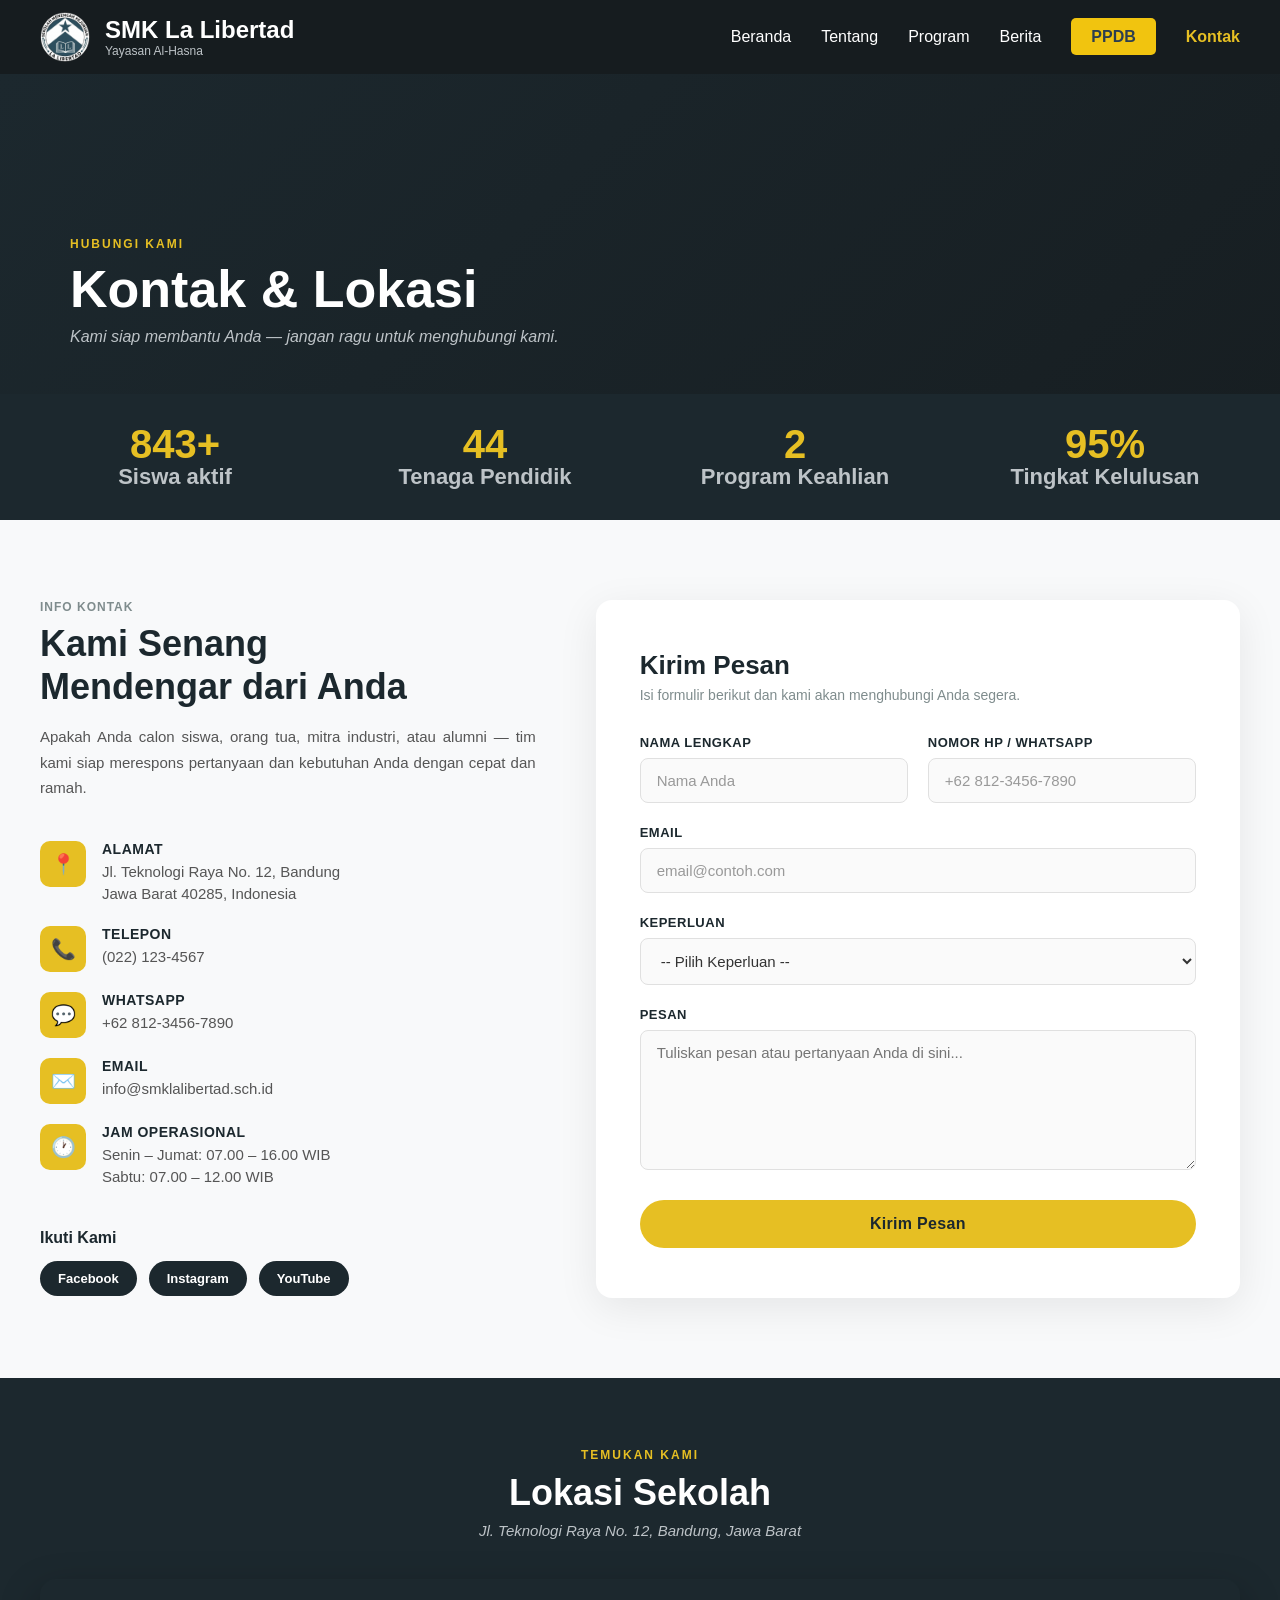
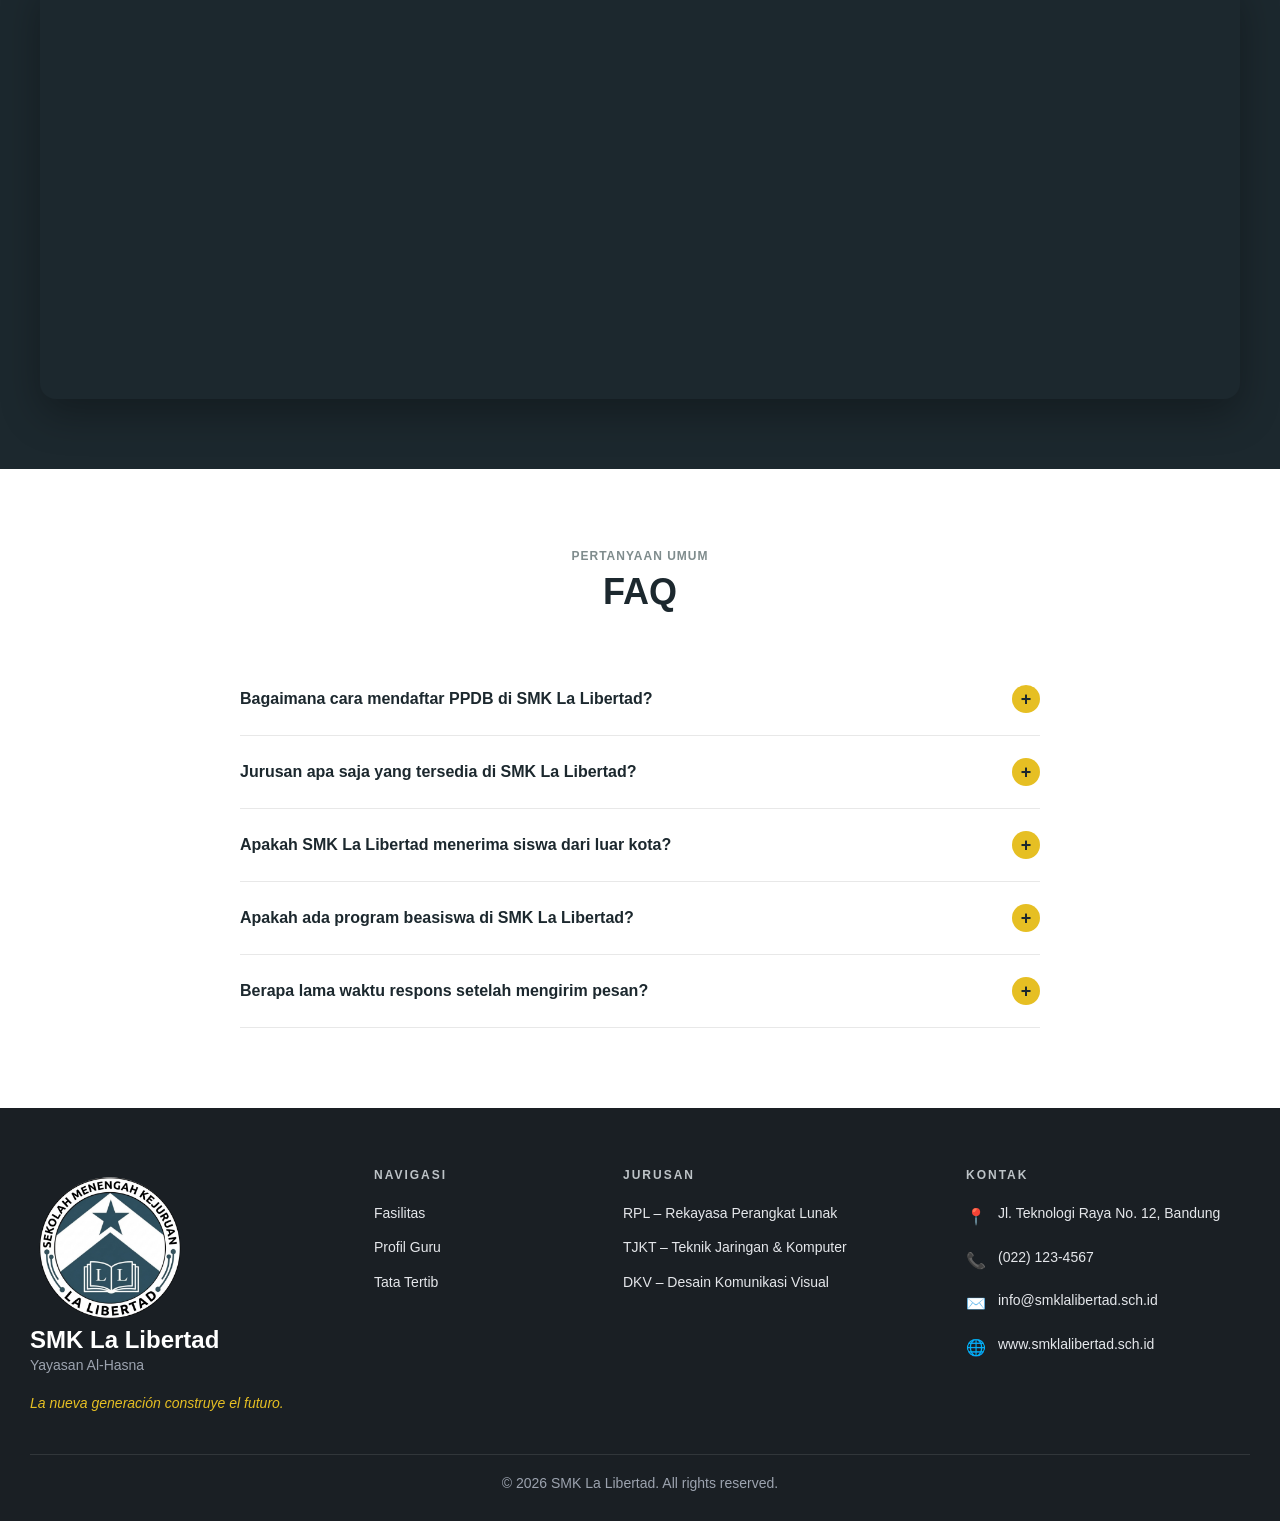
==== Web Company Sekolah La Libertad/pages/contact.html @ b100170a "Add files via upload" ====
<!DOCTYPE html>
<html lang="id">
<head>
    <meta charset="UTF-8">
    <meta name="viewport" content="width=device-width, initial-scale=1.0">
    <title>Kontak – SMK La Libertad</title>
    <link rel="stylesheet" href="../asset/css/style.css">
    <style>
        
    </style>
</head>
<body>

    <!-- Navbar -->
    <nav class="navbar">
        <div class="navbar-container">
            <div class="navbar-logo">
                <img src="../asset/img/Logo.png" alt="Logo">
                <div class="logo-text">
                    <h1>SMK La Libertad</h1>
                    <p>Yayasan Al-Hasna</p>
                </div>
            </div>
            <ul class="nav-menu">
                <li><a href="../index.html">Beranda</a></li>
                <li><a href="../index.html#tentang">Tentang</a></li>
                <li><a href="../index.html#program">Program</a></li>
                <li><a href="../index.html#berita">Berita</a></li>
                <li><a href="../index.html#ppdb" class="btn-ppdb">PPDB</a></li>
                <li><a href="../pages/contact.html" class="nav-link--active">Kontak</a></li>
            </ul>
        </div>
    </nav>

    <!-- Page Hero -->
    <section class="page-hero">
        <div class="page-hero-overlay"></div>
        <div class="page-hero-content">
            <p class="page-hero-label">Hubungi Kami</p>
            <h1 class="page-hero-title">Kontak &amp; Lokasi</h1>
            <p class="page-hero-subtitle">Kami siap membantu Anda — jangan ragu untuk menghubungi kami.</p>
        </div>
    </section>

    <!-- Stats (sama persis dengan index) -->
    <section class="stats">
        <div class="stats-container">
            <div class="stat">
                <div class="stat-number">850+</div>
                <div class="stat-label">Siswa aktif</div>
            </div>
            <div class="stat">
                <div class="stat-number">45</div>
                <div class="stat-label">Tenaga Pendidik</div>
            </div>
            <div class="stat">
                <div class="stat-number">3</div>
                <div class="stat-label">Program Keahlian</div>
            </div>
            <div class="stat">
                <div class="stat-number">96%</div>
                <div class="stat-label">Tingkat Kelulusan</div>
            </div>
        </div>
    </section>

    <!-- Kontak Section -->
    <section class="kontak-section" id="kontak">
        <div class="kontak-container">

            <!-- Info Kontak -->
            <div class="kontak-info">
                <p class="kontak-info-label">Info Kontak</p>
                <h2 class="kontak-info-title">Kami Senang<br>Mendengar dari Anda</h2>
                <p class="kontak-info-desc">
                    Apakah Anda calon siswa, orang tua, mitra industri, atau alumni — tim kami siap merespons pertanyaan dan kebutuhan Anda dengan cepat dan ramah.
                </p>

                <ul class="kontak-detail-list">
                    <li class="kontak-detail-item">
                        <div class="kontak-detail-icon">📍</div>
                        <div class="kontak-detail-text">
                            <h4>Alamat</h4>
                            <p>Jl. Teknologi Raya No. 12, Bandung<br>Jawa Barat 40285, Indonesia</p>
                        </div>
                    </li>
                    <li class="kontak-detail-item">
                        <div class="kontak-detail-icon">📞</div>
                        <div class="kontak-detail-text">
                            <h4>Telepon</h4>
                            <p>(022) 123-4567</p>
                        </div>
                    </li>
                    <li class="kontak-detail-item">
                        <div class="kontak-detail-icon">💬</div>
                        <div class="kontak-detail-text">
                            <h4>WhatsApp</h4>
                            <p>+62 812-3456-7890</p>
                        </div>
                    </li>
                    <li class="kontak-detail-item">
                        <div class="kontak-detail-icon">✉️</div>
                        <div class="kontak-detail-text">
                            <h4>Email</h4>
                            <p>info@smklalibertad.sch.id</p>
                        </div>
                    </li>
                    <li class="kontak-detail-item">
                        <div class="kontak-detail-icon">🕐</div>
                        <div class="kontak-detail-text">
                            <h4>Jam Operasional</h4>
                            <p>Senin – Jumat: 07.00 – 16.00 WIB<br>Sabtu: 07.00 – 12.00 WIB</p>
                        </div>
                    </li>
                </ul>

                <p class="kontak-sosmed-title">Ikuti Kami</p>
                <div class="sosmed-links">
                    <a href="#" class="sosmed-btn">Facebook</a>
                    <a href="#" class="sosmed-btn">Instagram</a>
                    <a href="#" class="sosmed-btn">YouTube</a>
                </div>
            </div>

            <!-- Form Kontak -->
            <div class="kontak-form-card">
                <h3 class="form-section-title">Kirim Pesan</h3>
                <p class="form-section-subtitle">Isi formulir berikut dan kami akan menghubungi Anda segera.</p>

                <form class="kontak-form" id="kontakForm">
                    <div class="form-row">
                        <div class="form-group">
                            <label for="nama">Nama Lengkap</label>
                            <input type="text" id="nama" placeholder="Nama Anda" required>
                        </div>
                        <div class="form-group">
                            <label for="telepon">Nomor HP / WhatsApp</label>
                            <input type="tel" id="telepon" placeholder="+62 812-3456-7890">
                        </div>
                    </div>

                    <div class="form-group">
                        <label for="email">Email</label>
                        <input type="email" id="email" placeholder="email@contoh.com" required>
                    </div>

                    <div class="form-group">
                        <label for="keperluan">Keperluan</label>
                        <select id="keperluan">
                            <option value="">-- Pilih Keperluan --</option>
                            <option value="ppdb">Informasi PPDB</option>
                            <option value="jurusan">Informasi Jurusan</option>
                            <option value="kerjasama">Kerja Sama / Mitra Industri</option>
                            <option value="alumni">Informasi Alumni</option>
                            <option value="lainnya">Lainnya</option>
                        </select>
                    </div>

                    <div class="form-group">
                        <label for="pesan">Pesan</label>
                        <textarea id="pesan" placeholder="Tuliskan pesan atau pertanyaan Anda di sini..." required></textarea>
                    </div>

                    <button type="submit" class="btn-kontak-submit">Kirim Pesan</button>
                </form>
            </div>

        </div>
    </section>

    <!-- Maps Section -->
    <section class="maps-section">
        <div class="maps-container">
            <div class="maps-header">
                <p class="maps-label">Temukan Kami</p>
                <h2 class="maps-title">Lokasi Sekolah</h2>
                <p class="maps-subtitle">Jl. Teknologi Raya No. 12, Bandung, Jawa Barat</p>
            </div>
            <div class="maps-embed">
                <!-- Ganti src dengan link embed Google Maps lokasi asli sekolah -->
                <iframe
                    src="https://www.google.com/maps/embed?pb=!1m18!1m12!1m3!1d126748.59649447065!2d107.5308995!3d-6.9174639!2m3!1f0!2f0!3f0!3m2!1i1024!2i768!4f13.1!3m3!1m2!1s0x2e68e6398252477f%3A0x146a1f93d3e815a2!2sBandung%2C%20Kota%20Bandung%2C%20Jawa%20Barat!5e0!3m2!1sid!2sid!4v1714000000000!5m2!1sid!2sid"
                    allowfullscreen=""
                    loading="lazy"
                    referrerpolicy="no-referrer-when-downgrade"
                    title="Lokasi SMK La Libertad">
                </iframe>
            </div>
        </div>
    </section>

    <!-- FAQ Section -->
    <section class="faq-section">
        <div class="faq-container">
            <div class="faq-header">
                <p class="faq-label">Pertanyaan Umum</p>
                <h2 class="faq-title">FAQ</h2>
            </div>

            <div class="faq-item">
                <div class="faq-question" onclick="toggleFaq(this)">
                    Bagaimana cara mendaftar PPDB di SMK La Libertad?
                    <span class="faq-toggle">+</span>
                </div>
                <div class="faq-answer">
                    Pendaftaran PPDB dapat dilakukan secara online melalui formulir di halaman utama website kami, atau langsung datang ke sekolah pada jam operasional. Pastikan membawa persyaratan dokumen yang diperlukan.
                </div>
            </div>

            <div class="faq-item">
                <div class="faq-question" onclick="toggleFaq(this)">
                    Jurusan apa saja yang tersedia di SMK La Libertad?
                    <span class="faq-toggle">+</span>
                </div>
                <div class="faq-answer">
                    SMK La Libertad memiliki 3 program keahlian unggulan: RPL (Rekayasa Perangkat Lunak), TJKT (Teknik Jaringan Komputer &amp; Telekomunikasi), dan DKV (Desain Komunikasi Visual).
                </div>
            </div>

            <div class="faq-item">
                <div class="faq-question" onclick="toggleFaq(this)">
                    Apakah SMK La Libertad menerima siswa dari luar kota?
                    <span class="faq-toggle">+</span>
                </div>
                <div class="faq-answer">
                    Ya, kami menerima siswa dari luar kota. Untuk informasi lebih lanjut mengenai akomodasi dan transportasi, silakan hubungi kami melalui WhatsApp atau email.
                </div>
            </div>

            <div class="faq-item">
                <div class="faq-question" onclick="toggleFaq(this)">
                    Apakah ada program beasiswa di SMK La Libertad?
                    <span class="faq-toggle">+</span>
                </div>
                <div class="faq-answer">
                    Ya, SMK La Libertad menyediakan beberapa jalur beasiswa berdasarkan prestasi akademik dan kondisi ekonomi. Hubungi bagian kesiswaan untuk informasi lengkap persyaratan dan jadwal seleksi beasiswa.
                </div>
            </div>

            <div class="faq-item">
                <div class="faq-question" onclick="toggleFaq(this)">
                    Berapa lama waktu respons setelah mengirim pesan?
                    <span class="faq-toggle">+</span>
                </div>
                <div class="faq-answer">
                    Tim kami biasanya merespons dalam 1×24 jam pada hari kerja. Untuk keperluan mendesak, Anda dapat menghubungi kami langsung melalui WhatsApp atau telepon sekolah.
                </div>
            </div>
        </div>
    </section>

    <!-- Footer -->
    <footer class="footer">
        <div class="footer-container">
            <div class="footer-brand">
                <div class="footer-logo">
                    <img src="../asset/img/Logo.png" alt="SMK La Libertad Logo">
                </div>
                <h2 class="footer-title">SMK La Libertad</h2>
                <p class="footer-subtitle">Yayasan Al-Hasna</p>
                <p class="footer-tagline">La nueva generación construye el futuro.</p>
            </div>

            <div class="footer-column">
                <h3 class="footer-heading">NAVIGASI</h3>
                <ul class="footer-links">
                    <li><a href="../pages/fasilitas.html">Fasilitas</a></li>
                    <li><a href="../pages/profil-guru.html">Profil Guru</a></li>
                    <li><a href="../pages/tata-tertib.html">Tata Tertib</a></li>
                </ul>
            </div>

            <div class="footer-column">
                <h3 class="footer-heading">JURUSAN</h3>
                <ul class="footer-links">
                    <li><a href="../pages/rpl.html">RPL – Rekayasa Perangkat Lunak</a></li>
                    <li><a href="../pages/tjkt.html">TJKT – Teknik Jaringan &amp; Komputer</a></li>
                    <li><a href="../pages/dkv.html">DKV – Desain Komunikasi Visual</a></li>
                </ul>
            </div>

            <div class="footer-column">
                <h3 class="footer-heading">KONTAK</h3>
                <ul class="footer-contact">
                    <li>
                        <span class="contact-icon">📍</span>
                        <span>Jl. Teknologi Raya No. 12, Bandung</span>
                    </li>
                    <li>
                        <span class="contact-icon">📞</span>
                        <span>(022) 123-4567</span>
                    </li>
                    <li>
                        <span class="contact-icon">✉️</span>
                        <span>info@smklalibertad.sch.id</span>
                    </li>
                    <li>
                        <span class="contact-icon">🌐</span>
                        <span>www.smklalibertad.sch.id</span>
                    </li>
                </ul>
            </div>
        </div>

        <div class="footer-bottom">
            <p>&copy; 2026 SMK La Libertad. All rights reserved.</p>
        </div>
    </footer>

    <script src="../asset/js/script.js"></script>

</body>
</html>
---- Web Company Sekolah La Libertad/asset/css/style.css ----
:root{
    --Primary: #1c282e;
    --secodary: #fff;
    --Accent: #161c1fff;
    --CTA: #e6bf23;
}

* {
    margin: 0;
    padding: 0;
    box-sizing: border-box;
}

body {
    font-family: Arial, sans-serif;
}

.navbar {
    background-color: var(--Accent);
    padding: 12px;
    position: sticky;
    top: 0;
    z-index: 100;
}

.navbar-container {
    max-width: 1200px;
    margin: 0 auto;
    display: flex;
    justify-content: space-between;
    align-items: center;
}

.navbar-logo {
    display: flex;
    align-items: center;
    gap: 15px;
}

.navbar-logo img {
    width: 50px;
    height: 50px;
    border-radius: 50%;
}

.logo-text h1 {
    color: #fff;
    font-size: 24px;
    font-weight: bold;
}

.logo-text p {
    color: #bdc3c7;
    font-size: 12px;
}

.nav-menu {
    display: flex;
    list-style: none;
    gap: 30px;
    align-items: center;
}

.nav-menu a {
    color: #fff;
    text-decoration: none;
    font-size: 16px;
    transition: color 0.3s;
}

.nav-menu a:hover {
    color: #f1c40f;
}

.nav-menu a.nav-link--active {
    color: var(--CTA) !important;
    font-weight: 700;
}

.btn-ppdb {
    background-color: #f1c40f !important;
    color: #2c3e50 !important;
    padding: 10px 20px;
    border-radius: 5px;
    font-weight: bold;
}

.btn-ppdb:hover {
    background-color: #e8b708 !important;
}

/* Hero Section */
.hero {
    position: relative;
    height: 727px;
    display: flex;
    flex-direction: column;
    overflow: hidden;
}

.hero-background {
    position: absolute;
    top: 0;
    left: 0;
   
    height: 100%;
    z-index: 1;
}

.hero-background img {
    width: 100%;
    height: 100%;
    object-fit: cover;
}

.hero-overlay {
    position: absolute;
    top: 0;
    left: 0;
    width: 100%;
    height: 100%;
    background: rgba(0, 0, 0, 0.5);
    z-index: 2;
}

.hero-content {
    position: relative;
    z-index: 3;
    max-width: 1200px;
    margin: 0;
    padding: 27px;
    padding-top: 41px;
    color: #fff;
}

.hero-badge {
    display: inline-block;
    background: rgba(255, 255, 255, 0.2);
    border: 1px solid rgba(255, 255, 255, 0.3);
    border-radius: 25px;
    padding: 8px 20px;
    font-size: 14px;
    font-weight: 900;
}


.hero-title {
    font-size: 110px;
    font-weight: 650;
}

.hero-subtitle {
    font-size: 20px;
    font-style: italic;
    color: #bdc3c7;
    margin-bottom: 0px;
}

.hero-welcome {
    font-size: 40px;
    font-weight: 700;
    margin-bottom: 30px;
    line-height: 1;
}

.hero-future {
    font-size: 45px;
    font-weight: 700;
    margin-bottom: 30px;
    line-height: 1;
    color: var(--CTA);
}

.hero-description {
    font-size: 18px;
    line-height: 1.6;
    margin-bottom: 15px;
    max-width: 600px;
}

.hero-buttons {
    display: flex;
    gap: 20px;
    flex-wrap: wrap;
}

.btn {
    display: inline-block;
    padding: 14px 30px;
    font-size: 16px;
    font-weight: 600;
    border-radius: 50px;
    text-decoration: none;
    transition: all 0.3s ease;
    cursor: pointer;
    border: none;
}

.btn-primary {
    background-color: #f1c40f;
    color: #2c3e50;
    padding-top: 15px;
}

.btn-primary:hover {
    background-color: #e8b708;
    transform: translateY(-2px);
    box-shadow: 0 10px 20px rgba(241, 196, 15, 0.3);
}

.btn-secondary {
    background-color: transparent;
    color: #fff;
    border: 2px solid #fff;
}

.btn-secondary:hover {
    background-color: #fff;
    color: #2c3e50;
    transform: translateY(-2px);
}

/* Stats Section */
.stats {
    background: var(--Primary);
    padding: 30px 0;
    color: #fff;
}

.stats-container {
    max-width: 1200px;
    margin: 0 auto;
    display: flex;
    justify-content: space-between;
    align-items: center;
    gap: 40px;
}

.stat {
    text-align: center;
    flex: 1;
}

.stat-number {
    color: var(--CTA);
    font-size: 40px;
    font-weight: 900;
    line-height: 1;
}

.stat-label {
    color: #bdc3c7;
    font-size: 22px;
    font-weight: 700;
}

/* Tentang Section */
.tentang {
    background-color: #ffffffff;
}

.tentang-container {
    max-width: 100%;
    margin: 0;
    display: grid;
    grid-template-columns: 1fr 1fr;
    gap: 0;
    align-items: stretch;
}

.tentang-image {
    position: relative;
    height: 813px;
    margin: 0;
    padding: 0;
}

.tentang-image img {
    width: 100%;
    height: 100%;
    object-fit: cover;
    display: block;
}

.tentang-badge {
    position: absolute;
    bottom: 20px;
    left: 20px;
    background: #fff;
    padding: 20px 30px;
    border-radius: 10px;
    box-shadow: 0 10px 30px rgba(0, 0, 0, 0.2);
}

.tentang-badge h3 {
    color: var(--Primary);
    font-size: 18px;
    font-weight: bold;
    margin: 0;
}

.tentang-badge p {
    color: #7f8c8d;
    font-size: 14px;
    margin: 5px 0 0 0;
}

.tentang-content {
    height: 813px;
    padding: 60px 60px;
    display: flex;
    flex-direction: column;
    justify-content: center;
    background-color: #f8f9fa;
}

.tentang-content h2,
.tentang-content h3 {
    color: var(--Primary);
}

.tentang-label {
    color: #7f8c8d;
    font-size: 12px;
    font-weight: 600;
    text-transform: uppercase;
    letter-spacing: 1px;
    margin-bottom: 8px;
}

.tentang-title {
    font-size: 40px;
    font-weight: 900;
    margin-bottom: 20px;
    line-height: 1.2;
}

.tentang-text {
    color: #555;
    font-size: 15px;
    line-height: 1.7;
    margin-bottom: 15px;
    text-align: justify;
}

.tentang-subtitle {
    font-size: 20px;
    font-weight: 700;
    margin-top: 25px;
    margin-bottom: 12px;
}

.tentang-features {
    display: grid;
    grid-template-columns: 1fr 1fr;
    gap: 15px;
    margin: 30px 0;
}

.feature-item {
    display: flex;
    align-items: center;
    gap: 10px;
    color: #333;
    font-size: 14px;
    font-weight: 500;
}

.feature-icon {
    color: var(--CTA);
    font-size: 20px;
    line-height: 1;
    flex-shrink: 0;
}

.btn-ppdb-large {
    display: inline-block;
    background-color: var(--CTA);
    color: var(--Primary);
    padding: 14px 35px;
    font-size: 15px;
    font-weight: 700;
    border-radius: 50px;
    text-decoration: none;
    transition: all 0.3s ease;
    margin-top: 15px;
    width: 100%;
}

.btn-ppdb-large:hover {
    background-color: #e8b708;
    transform: translateY(-2px);
    box-shadow: 0 10px 20px rgba(230, 191, 35, 0.3);
}

/* Visi Misi Tujuan Section */
.visi-misi-tujuan {
    background-color: #fff;
    padding: 0;
}

.vmt-container {
    max-width: 100%;
    margin: 0;
    display: grid;
    grid-template-columns: 1fr 1fr;
    gap: 0;
    align-items: stretch;
    height: 733px;
}

.vmt-content {
    padding: 60px 60px;
    height: 733px;
    display: flex;
    flex-direction: column;
    justify-content: flex-start;
    background-color: #fff;
}

.vmt-image {
    position: relative;
    height: 733px;
    margin: 0;
    padding: 0;
}

.vmt-image img {
    width: 100%;
    height: 100%;
    object-fit: cover;
    display: block;
}

.vmt-label {
    color: #7f8c8d;
    font-size: 12px;
    font-weight: 600;
    text-transform: uppercase;
    letter-spacing: 1px;
    margin-bottom: 8px;
}

.vmt-subtitle {
    color: var(--Primary);
    font-size: 28px;
    font-weight: 900;
    margin-top: 20px;
    margin-bottom: 12px;
    line-height: 1.2;
}

.vmt-text {
    color: #555;
    font-size: 15px;
    line-height: 1.7;
    margin-bottom: 15px;
    text-align: justify;
}

.vmt-list {
    list-style: none;
    padding: 0;
    margin-bottom: 15px;
}

.vmt-list li {
    color: #555;
    font-size: 15px;
    line-height: 1.7;
    margin-bottom: 10px;
    padding-left: 25px;
    position: relative;
    text-align: justify;
}

.vmt-list li:before {
    content: "-";
    position: absolute;
    left: 0;
    color: var(--Primary);
    font-weight: bold;
}

/* Program Keahlian Section */
.program {
    background-color: #1c282e;
    padding: 80px 30px;
    color: #fff;
}

.program-link {
    color: #fff;
    text-decoration: none;
    transition: color 0.3s ease;
}

.program-link:hover {
    color: #e6bf23;
}

.program-container {
    max-width: 1200px;
    margin: 0 auto;
}

.program-header {
    text-align: center;
    margin-bottom: 60px;
}

.program-label {
    color: var(--CTA);
    font-size: 12px;
    font-weight: 600;
    text-transform: uppercase;
    letter-spacing: 2px;
    margin-bottom: 8px;
    display: block;
}

.program-title {
    font-size: 45px;
    font-weight: 900;
    margin-bottom: 15px;
    line-height: 1.2;
}

.program-subtitle {
    color: #bdc3c7;
    font-size: 16px;
    line-height: 1.6;
    max-width: 600px;
    margin: 0 auto;
}

.program-grid {
    display: grid;
    grid-template-columns: repeat(3, 1fr);
    gap: 30px;
}

.program-card {
    background-color: #fff;
    color: #333;
    padding: 40px 30px;
    border-radius: 15px;
    transition: all 0.3s ease;
    display: flex;
    flex-direction: column;
    border: 2px solid #e0e0e0;
    min-height: 500px;
    height: 100%;
}

/* Border color untuk setiap jurusan berdasarkan urutan */
.program-grid .program-link:nth-child(1) .program-card {
    border-color: #1976d2;
}

.program-grid .program-link:nth-child(2) .program-card {
    border-color: #388e3c;
}

.program-grid .program-link:nth-child(3) .program-card {
    border-color: #f57c00;
}

.program-card:hover {
    transform: translateY(-10px);
    box-shadow: 0 20px 40px rgba(0, 0, 0, 0.3);
}

.card-icon {
  font-size: 5.4rem;
  display: inline-flex;
  align-items: center;
  justify-content: center;
  width: 64px; 
  height: 64px;
  border-radius: 14px;
}

.program-icon {
    margin-bottom: 20px;
    color: var(--CTA);
    flex-shrink: 0;
}

.program-category {
    color: #7f8c8d;
    font-size: 11px;
    font-weight: 600;
    text-transform: uppercase;
    letter-spacing: 1px;
    margin-bottom: 8px;
    flex-shrink: 0;
}

.program-name {
    font-size: 32px;
    font-weight: 900;
    margin-bottom: 15px;
    color: var(--Primary);
    flex-shrink: 0;
}

.program-description {
    font-size: 14px;
    line-height: 1.7;
    color: #555;
    margin-bottom: 25px;
    flex-grow: 1;
}

.program-tags {
    display: flex;
    flex-wrap: wrap;
    gap: 8px;
    flex-shrink: 0;
    margin-top: auto;
}

.tag {
    display: inline-block;
    padding: 6px 12px;
    border-radius: 20px;
    font-size: 12px;
    font-weight: 600;
}

.tag-blue {
    background-color: #e3f2fd;
    color: #1976d2;
}

.tag-green {
    background-color: #e8f5e9;
    color: #388e3c;
}

.tag-orange {
    background-color: #fff3e0;
    color: #f57c00;
}

/* Berita Section - Enhanced */
.berita {
    background: linear-gradient(135deg, #ffffff 0%, #f8f9fa 100%);
    padding: 80px 30px;
}

.berita-container {
    max-width: 1200px;
    margin: 0 auto;
}

.berita-label {
    color: var(--CTA);
    font-size: 12px;
    font-weight: 600;
    text-transform: uppercase;
    letter-spacing: 2px;
    margin-bottom: 8px;
    display: block;
    animation: slideIn 0.6s ease-out;
}

.berita-title {
    font-size: 45px;
    font-weight: 900;
    color: var(--Primary);
    margin-bottom: 50px;
    line-height: 1.2;
    animation: slideIn 0.6s ease-out 0.1s both;
}

/* Featured Berita Section */
.berita-featured {
    margin-bottom: 60px;
    animation: slideIn 0.6s ease-out 0.2s both;
}

.berita-featured-image {
    width: 100%;
    height: 350px;
    background: linear-gradient(135deg, #e8e8e8 0%, #f5f5f5 100%);
    border-radius: 20px;
    overflow: hidden;
    position: relative;
    box-shadow: 0 10px 40px rgba(0, 0, 0, 0.1);
    transition: all 0.4s ease;
}

.berita-featured-image img {
    width: 100%;
    height: 100%;
    object-fit: cover;
}

.berita-featured:hover .berita-featured-image {
    box-shadow: 0 20px 60px rgba(0, 0, 0, 0.15);
    transform: scale(1.02);
}

.berita-featured-content {
    padding: 40px 0;
}

.berita-date,
.berita-card-date {
    display: inline-block;
    color: #fff;
    background-color: var(--CTA);
    font-size: 11px;
    font-weight: 700;
    text-transform: uppercase;
    letter-spacing: 1.5px;
    margin-bottom: 16px;
    padding: 6px 14px;
    border-radius: 50px;
}

.berita-featured-title {
    font-size: 32px;
    font-weight: 900;
    color: var(--Primary);
    margin-bottom: 18px;
    line-height: 1.3;
    transition: color 0.3s ease;
}

.berita-featured:hover .berita-featured-title {
    color: var(--CTA);
}

.berita-featured-desc {
    color: #666;
    font-size: 16px;
    line-height: 1.8;
    margin-bottom: 25px;
    text-align: justify;
}

.berita-link {
    display: inline-flex;
    align-items: center;
    gap: 8px;
    color: var(--CTA);
    text-decoration: none;
    font-weight: 700;
    font-size: 15px;
    transition: all 0.3s ease;
    padding: 10px 20px;
    border: 2px solid transparent;
    border-radius: 50px;
}

.berita-link:hover {
    color: #fff;
    background-color: var(--CTA);
    transform: translateX(8px);
}

/* Berita Grid */
.berita-grid {
    display: grid;
    grid-template-columns: repeat(3, 1fr);
    gap: 30px;
    animation: slideIn 0.6s ease-out 0.3s both;
}

.berita-card {
    background-color: #fff;
    border-radius: 16px;
    overflow: hidden;
    box-shadow: 0 8px 25px rgba(0, 0, 0, 0.08);
    transition: all 0.35s cubic-bezier(0.4, 0, 0.2, 1);
    cursor: pointer;
    position: relative;
    border: 1px solid rgba(0, 0, 0, 0.05);
    display: flex;
    flex-direction: column;
}

.berita-card::before {
    content: '';
    position: absolute;
    top: 0;
    left: 0;
    right: 0;
    height: 4px;
    background: linear-gradient(90deg, var(--CTA) 0%, #f57c00 100%);
    z-index: 1;
}

.berita-card:hover {
    transform: translateY(-12px);
    box-shadow: 0 20px 50px rgba(0, 0, 0, 0.15);
}

.berita-card-image {
    width: 100%;
    height: 220px;
    object-fit: cover;
    background: linear-gradient(135deg, #e0e0e0 0%, #f0f0f0 100%);
    position: relative;
    overflow: hidden;
    transition: all 0.4s ease;
}

.berita-card-image img {
    width: 100%;
    height: 100%;
    object-fit: cover;
}


.berita-card:hover .berita-card-image {
    background: linear-gradient(135deg, #d0d0d0 0%, #e0e0e0 100%);
}

.berita-card-content {
    padding: 25px;
    flex-grow: 1;
    display: flex;
    flex-direction: column;
}

.berita-card-date {
    font-size: 10px;
    padding: 5px 12px;
    margin-bottom: 12px;
    width: fit-content;
}

.berita-card-title {
    font-size: 18px;
    font-weight: 800;
    color: var(--Primary);
    margin-bottom: 12px;
    line-height: 1.4;
    transition: color 0.3s ease;
}

.berita-card:hover .berita-card-title {
    color: var(--CTA);
}

.berita-card-desc {
    color: #777;
    font-size: 14px;
    line-height: 1.6;
    margin: 0;
    flex-grow: 1;
    margin-bottom: 16px;
}

/* Animation */
@keyframes slideIn {
    from {
        opacity: 0;
        transform: translateY(20px);
    }
    to {
        opacity: 1;
        transform: translateY(0);
    }
}

/* Responsive */
@media (max-width: 992px) {
    .berita-grid {
        grid-template-columns: repeat(2, 1fr);
        gap: 25px;
    }
    
    .berita-title {
        font-size: 36px;
    }
    
    .berita-featured-title {
        font-size: 28px;
    }
}

@media (max-width: 768px) {
    .berita {
        padding: 60px 20px;
    }
    
    .berita-title {
        font-size: 32px;
        margin-bottom: 40px;
    }
    
    .berita-grid {
        grid-template-columns: 1fr;
        gap: 20px;
    }
    
    .berita-featured-image {
        height: 280px;
    }
    
    .berita-featured-title {
        font-size: 24px;
    }
    
    .berita-featured-desc {
        font-size: 15px;
    }
    
    .berita-card-image {
        height: 200px;
    }
    
    .berita-featured-content {
        padding: 30px 0;
    }
}

@media (max-width: 480px) {
    .berita-label {
        font-size: 11px;
    }
    
    .berita-title {
        font-size: 26px;
    }
    
    .berita-featured-image {
        height: 240px;
        border-radius: 15px;
    }
    
    .berita-featured-title {
        font-size: 20px;
        margin-bottom: 12px;
    }
    
    .berita-featured-desc {
        font-size: 14px;
        line-height: 1.6;
    }
    
    .berita-card-content {
        padding: 18px;
    }
    
    .berita-card-title {
        font-size: 16px;
    }
    
    .berita-card-desc {
        font-size: 13px;
    }
}

/* PPDB Section */
.ppdb {
    background-color: #1c282e;
    padding: 80px 30px;
    color: #fff;
}

.ppdb-container {
    max-width: 1400px;
    margin: 0 auto;
    display: grid;
    grid-template-columns: 1fr 1fr;
    gap: 60px;
    align-items: center;
}

.ppdb-left {
    display: flex;
    flex-direction: column;
    justify-content: center;
}

.ppdb-label {
    color: var(--CTA);
    font-size: 12px;
    font-weight: 600;
    text-transform: uppercase;
    letter-spacing: 2px;
    margin-bottom: 12px;
    display: block;
    padding-bottom: 30px;
}

.ppdb-title {
    font-size: 40px;
    font-weight: 800;
    line-height: 1.2;
    margin-bottom: 20px;
    color: #fff;
}

.ppdb-description {
    color: #bdc3c7;
    font-size: 16px;
    line-height: 1.6;
    margin-bottom: 40px;
}

.ppdb-waves {
    display: flex;
    flex-direction: column;
    gap: 15px;
}

.ppdb-wave {
    border: 2px solid rgba(255, 255, 255, 0.3);
    border-radius: 15px;
    padding: 16px 25px;
    display: flex;
    justify-content: space-between;
    align-items: center;
    transition: all 0.3s ease;
}

.ppdb-wave:hover {
    border-color: var(--CTA);
    background-color: rgba(230, 191, 35, 0.1);
}

.wave-title {
    font-size: 16px;
    font-weight: 700;
    color: var(--CTA);
    margin: 0;
}

.wave-date {
    color: #bdc3c7;
    font-size: 14px;
}

.ppdb-right {
    display: flex;
    justify-content: center;
    align-items: center;
}

.ppdb-form-card {
    background-color: #fff;
    color: #333;
    padding: 40px 35px;
    border-radius: 20px;
    width: 100%;
    max-width: 450px;
    box-shadow: 0 20px 60px rgba(0, 0, 0, 0.3);
}

.form-title {
    font-size: 28px;
    font-weight: 900;
    color: var(--Primary);
    margin-bottom: 30px;
    text-align: center;
}

.ppdb-form {
    display: flex;
    flex-direction: column;
    gap: 20px;
}

.form-group {
    display: flex;
    flex-direction: column;
    position: relative;
}

.form-group label {
    color: #333;
    font-size: 14px;
    font-weight: 600;
    margin-bottom: 8px;
}

.form-group input,
.form-group select {
    padding: 12px 16px;
    border: 2px solid #e0e0e0;
    border-radius: 10px;
    font-size: 14px;
    font-family: Arial, sans-serif;
    transition: all 0.3s ease;
    background-color: #f8f9fa;
}

.form-group input:focus,
.form-group select:focus {
    outline: none;
    border-color: var(--CTA);
    background-color: #fff;
    box-shadow: 0 0 0 3px rgba(230, 191, 35, 0.1);
}

.form-group input::placeholder {
    color: #999;
}

/* Enhanced Form Validation Styles */
.form-group--error input,
.form-group--error select {
    border-color: #e74c3c !important;
    background-color: #fdedec !important;
}

.form-group--error input:focus,
.form-group--error select:focus {
    box-shadow: 0 0 0 3px rgba(231, 76, 60, 0.1) !important;
    border-color: #e74c3c !important;
}

.form-group--success input,
.form-group--success select {
    border-color: #27ae60 !important;
    background-color: #f0fdf4 !important;
}

.form-group--success input:focus,
.form-group--success select:focus {
    box-shadow: 0 0 0 3px rgba(39, 174, 96, 0.1) !important;
}

/* Validation indicator */
.form-group--error::after,
.form-group--success::after {
    position: absolute;
    right: 16px;
    top: 50%;
    transform: translateY(-50%);
    font-size: 18px;
    pointer-events: none;
}

/* Enhanced Submit Button */
.btn-submit {
    position: relative;
    overflow: hidden;
    padding: 14px 30px;
    font-size: 16px;
    font-weight: 700;
    background-color: var(--CTA);
    color: var(--Primary);
    border: none;
    border-radius: 50px;
    cursor: pointer;
    transition: all 0.3s ease;
    box-shadow: 0 4px 15px rgba(230, 191, 35, 0.3);
    display: inline-block;
    width: 100%;
    text-align: center;
}

.btn-submit:hover:not(:disabled) {
    background-color: #e8b708;
    transform: translateY(-2px);
    box-shadow: 0 10px 20px rgba(230, 191, 35, 0.3);
}

.btn-submit:active:not(:disabled) {
    transform: translateY(0px);
    box-shadow: 0 2px 8px rgba(230, 191, 35, 0.2);
}

.btn-submit:disabled {
    opacity: 0.6;
    cursor: not-allowed;
    box-shadow: 0 2px 8px rgba(0, 0, 0, 0.1);
}

.btn-submit--active {
    box-shadow: 0 6px 20px rgba(230, 191, 35, 0.4);
}

/* Loading state */
.btn-submit--loading {
    background-color: var(--CTA);
    animation: buttonPulse 1s ease-in-out infinite;
}

.btn-loader {
    display: inline-block;
    width: 14px;
    height: 14px;
    border: 2px solid var(--Primary);
    border-top-color: transparent;
    border-radius: 50%;
    animation: spin 0.8s linear infinite;
    margin-right: 8px;
    vertical-align: middle;
}

/* Footer Section */
.footer {
    background-color: #1a1f24;
    color: #fff;
    padding: 60px 30px 30px;
}

.footer-container {
    max-width: 1400px;
    margin: 0 auto;
    display: grid;
    grid-template-columns: 1.5fr 1fr 1.5fr 1.5fr;
    gap: 60px;
    margin-bottom: 40px;
}

.footer-brand {
    display: flex;
    flex-direction: column;
}

.footer-logo {
    width: 160px;
    height: 160px;
   
    overflow: hidden; 
    display: flex;
    align-items: center;
    justify-content: center;
}

.footer-logo img {
    width: 90%;
    height: 90%;
    object-fit: contain;
}

.footer-title {
    font-size: 24px;
    font-weight: 900;
    margin: 0 0 5px 0;
    line-height: 1;
}

.footer-subtitle {
    color: #9ca3af;
    font-size: 14px;
    margin: 0 0 20px 0;
}

.footer-tagline {
    color: #e6bf23;
    font-size: 14px;
    font-style: italic;
    margin: 0;
    line-height: 1.5;
}

.footer-column {
    display: flex;
    flex-direction: column;
}

.footer-heading {
    font-size: 12px;
    font-weight: 700;
    text-transform: uppercase;
    letter-spacing: 2px;
    color: #bdc3c7;
    margin: 0 0 20px 0;
}

.footer-links {
    list-style: none;
    padding: 0;
    margin: 0;
    display: flex;
    flex-direction: column;
    gap: 12px;
}

.footer-links a {
    color: #e5e7eb;
    text-decoration: none;
    font-size: 14px;
    transition: color 0.3s ease;
    line-height: 1.6;
}

.footer-links a:hover {
    color: #e6bf23;
}

.footer-contact {
    list-style: none;
    padding: 0;
    margin: 0;
    display: flex;
    flex-direction: column;
    gap: 16px;
}

.footer-contact li {
    display: flex;
    align-items: flex-start;
    gap: 12px;
    font-size: 14px;
    color: #e5e7eb;
    line-height: 1.6;
}

.contact-icon {
    flex-shrink: 0;
    font-size: 16px;
    margin-top: 2px;
}

.footer-bottom {
    border-top: 1px solid rgba(255, 255, 255, 0.1);
    padding-top: 20px;
    text-align: center;
    color: #9ca3af;
    font-size: 14px;
}

/* ── Page Hero ── */
        .page-hero {
            position: relative;
            height: 320px;
            display: flex;
            align-items: flex-end;
            overflow: hidden;
            background-color: var(--Primary);
        }

        .page-hero-overlay {
            position: absolute;
            inset: 0;
            background: linear-gradient(135deg, rgba(28,40,46,0.92) 0%, rgba(22,28,31,0.80) 100%);
            z-index: 1;
        }

        .page-hero-content {
            position: relative;
            z-index: 2;
            max-width: 1200px;
            width: 100%;
            margin: 0 auto;
            padding: 0 30px 48px;
            color: #fff;
        }

        .page-hero-label {
            color: var(--CTA);
            font-size: 12px;
            font-weight: 700;
            text-transform: uppercase;
            letter-spacing: 2px;
            margin-bottom: 10px;
        }

        .page-hero-title {
            font-size: 52px;
            font-weight: 900;
            line-height: 1.1;
        }

        .page-hero-subtitle {
            color: #bdc3c7;
            font-size: 16px;
            margin-top: 10px;
            font-style: italic;
        }

        /* ── Kontak Layout ── */
        .kontak-section {
            background-color: #f8f9fa;
            padding: 80px 30px;
        }

        .kontak-container {
            max-width: 1200px;
            margin: 0 auto;
            display: grid;
            grid-template-columns: 1fr 1.3fr;
            gap: 60px;
            align-items: start;
        }

        /* ── Info Kontak (kiri) ── */
        .kontak-info-label {
            color: #7f8c8d;
            font-size: 12px;
            font-weight: 600;
            text-transform: uppercase;
            letter-spacing: 1px;
            margin-bottom: 8px;
        }

        .kontak-info-title {
            color: var(--Primary);
            font-size: 36px;
            font-weight: 900;
            line-height: 1.2;
            margin-bottom: 16px;
        }

        .kontak-info-desc {
            color: #555;
            font-size: 15px;
            line-height: 1.7;
            margin-bottom: 40px;
            text-align: justify;
        }

        .kontak-detail-list {
            list-style: none;
            padding: 0;
            margin: 0 0 40px;
            display: flex;
            flex-direction: column;
            gap: 20px;
        }

        .kontak-detail-item {
            display: flex;
            align-items: flex-start;
            gap: 16px;
        }

        .kontak-detail-icon {
            width: 46px;
            height: 46px;
            background-color: var(--CTA);
            border-radius: 10px;
            display: flex;
            align-items: center;
            justify-content: center;
            font-size: 20px;
            flex-shrink: 0;
        }

        .kontak-detail-text h4 {
            color: var(--Primary);
            font-size: 14px;
            font-weight: 700;
            margin: 0 0 4px;
            text-transform: uppercase;
            letter-spacing: 0.5px;
        }

        .kontak-detail-text p {
            color: #555;
            font-size: 15px;
            margin: 0;
            line-height: 1.5;
        }

        /* Social Media */
        .kontak-sosmed-title {
            color: var(--Primary);
            font-size: 16px;
            font-weight: 700;
            margin-bottom: 14px;
        }

        .sosmed-links {
            display: flex;
            gap: 12px;
            flex-wrap: wrap;
        }

        .sosmed-btn {
            display: inline-flex;
            align-items: center;
            gap: 8px;
            background-color: var(--Primary);
            color: #fff;
            text-decoration: none;
            font-size: 13px;
            font-weight: 600;
            padding: 10px 18px;
            border-radius: 50px;
            transition: all 0.3s ease;
        }

        .sosmed-btn:hover {
            background-color: var(--CTA);
            color: var(--Primary);
            transform: translateY(-2px);
        }

        .sosmed-btn span {
            font-size: 16px;
        }

        /* ── Form Kontak (kanan) ── */
        .kontak-form-card {
            background: #fff;
            border-radius: 16px;
            padding: 50px 44px;
            box-shadow: 0 10px 40px rgba(0,0,0,0.08);
        }

        .form-section-title {
            color: var(--Primary);
            font-size: 26px;
            font-weight: 900;
            margin-bottom: 6px;
        }

        .form-section-subtitle {
            color: #7f8c8d;
            font-size: 14px;
            margin-bottom: 32px;
        }

        .kontak-form .form-group {
            margin-bottom: 22px;
        }

        .kontak-form label {
            display: block;
            color: var(--Primary);
            font-size: 13px;
            font-weight: 700;
            margin-bottom: 8px;
            text-transform: uppercase;
            letter-spacing: 0.5px;
        }

        .kontak-form input,
        .kontak-form select,
        .kontak-form textarea {
            width: 100%;
            padding: 13px 16px;
            border: 1.5px solid #e0e0e0;
            border-radius: 8px;
            font-size: 15px;
            font-family: Arial, sans-serif;
            color: #333;
            background: #fafafa;
            transition: border-color 0.3s ease, box-shadow 0.3s ease;
            outline: none;
        }

        .kontak-form input:focus,
        .kontak-form select:focus,
        .kontak-form textarea:focus {
            border-color: var(--CTA);
            box-shadow: 0 0 0 3px rgba(230,191,35,0.15);
            background: #fff;
        }

        .kontak-form textarea {
            resize: vertical;
            min-height: 140px;
        }

        .form-row {
            display: grid;
            grid-template-columns: 1fr 1fr;
            gap: 20px;
        }

        .btn-kontak-submit {
            width: 100%;
            padding: 15px;
            background-color: var(--CTA);
            color: var(--Primary);
            font-size: 16px;
            font-weight: 700;
            border: none;
            border-radius: 50px;
            cursor: pointer;
            transition: all 0.3s ease;
            margin-top: 8px;
            letter-spacing: 0.3px;
        }

        .btn-kontak-submit:hover {
            background-color: #e8b708;
            transform: translateY(-2px);
            box-shadow: 0 10px 20px rgba(230,191,35,0.3);
        }

        /* ── Maps Section ── */
        .maps-section {
            background-color: var(--Primary);
            padding: 70px 30px;
        }

        .maps-container {
            max-width: 1200px;
            margin: 0 auto;
        }

        .maps-header {
            text-align: center;
            margin-bottom: 40px;
        }

        .maps-label {
            color: var(--CTA);
            font-size: 12px;
            font-weight: 700;
            text-transform: uppercase;
            letter-spacing: 2px;
            margin-bottom: 10px;
        }

        .maps-title {
            color: #fff;
            font-size: 36px;
            font-weight: 900;
        }

        .maps-subtitle {
            color: #bdc3c7;
            font-size: 15px;
            margin-top: 8px;
            font-style: italic;
        }

        .maps-embed {
            border-radius: 16px;
            overflow: hidden;
            box-shadow: 0 15px 40px rgba(0,0,0,0.3);
        }

        .maps-embed iframe {
            width: 100%;
            height: 420px;
            border: none;
            display: block;
        }

        /* ── FAQ Section ── */
        .faq-section {
            background-color: #fff;
            padding: 80px 30px;
        }

        .faq-container {
            max-width: 800px;
            margin: 0 auto;
        }

        .faq-header {
            text-align: center;
            margin-bottom: 50px;
        }

        .faq-label {
            color: #7f8c8d;
            font-size: 12px;
            font-weight: 600;
            text-transform: uppercase;
            letter-spacing: 1px;
            margin-bottom: 8px;
        }

        .faq-title {
            color: var(--Primary);
            font-size: 36px;
            font-weight: 900;
        }

        .faq-item {
            border-bottom: 1px solid #e8e8e8;
            padding: 22px 0;
        }

        .faq-item:first-of-type {
            border-top: 1px solid #e8e8e8;
        }

        .faq-question {
            display: flex;
            justify-content: space-between;
            align-items: center;
            cursor: pointer;
            color: var(--Primary);
            font-size: 16px;
            font-weight: 700;
            gap: 16px;
            user-select: none;
        }

        .faq-question:hover {
            color: #e8b708;
        }

        .faq-toggle {
            width: 28px;
            height: 28px;
            background: var(--CTA);
            border-radius: 50%;
            display: flex;
            align-items: center;
            justify-content: center;
            font-size: 18px;
            font-weight: 900;
            color: var(--Primary);
            flex-shrink: 0;
            transition: transform 0.3s ease;
            line-height: 1;
        }

        .faq-item.open .faq-toggle {
            transform: rotate(45deg);
        }

        .faq-answer {
            max-height: 0;
            overflow: hidden;
            transition: max-height 0.35s ease, padding 0.3s ease;
            color: #555;
            font-size: 15px;
            line-height: 1.7;
        }

        .faq-item.open .faq-answer {
            max-height: 300px;
            padding-top: 14px;
        }

        /* ── Responsive ── */
        @media (max-width: 900px) {
            .kontak-container {
                grid-template-columns: 1fr;
                gap: 40px;
            }

            .form-row {
                grid-template-columns: 1fr;
            }

            .page-hero-title {
                font-size: 38px;
            }

            .kontak-form-card {
                padding: 36px 24px;
            }
        }

        @media (max-width: 600px) {
            .page-hero {
                height: 260px;
            }

            .page-hero-title {
                font-size: 30px;
            }

            .kontak-section,
            .maps-section,
            .faq-section {
                padding: 60px 20px;
            }

            .kontak-info-title,
            .maps-title,
            .faq-title {
                font-size: 28px;
            }
        }

@keyframes spin {
    to { transform: rotate(360deg); }
}

@keyframes buttonPulse {
    0%, 100% { 
        box-shadow: 0 4px 15px rgba(230, 191, 35, 0.3);
    }
    50% { 
        box-shadow: 0 4px 25px rgba(230, 191, 35, 0.6);
    }
}

/* Form error animation */
@keyframes slideDown {
    from {
        opacity: 0;
        transform: translateY(-10px);
    }
    to {
        opacity: 1;
        transform: translateY(0);
    }
}

@keyframes formShake {
    0%, 100% { transform: translateX(0); }
    25% { transform: translateX(-10px); }
    75% { transform: translateX(10px); }
}

.form--shake {
    animation: formShake 0.4s ease-in-out;
}

/* Toast Notification */
#ppdb-toast {
    position: fixed;
    bottom: -120px;
    transform: translateX(-50%);
    background: linear-gradient(135deg, #27ae60 0%, #229954 100%);
    color: #fff;
    padding: 16px 24px;
    border-radius: 10px;
    box-shadow: 0 10px 30px rgba(0, 0, 0, 0.3);
    display: flex;
    align-items: center;
    gap: 15px;
    max-width: 90%;
    width: 900px;
    z-index: 1000;
    transition: all 0.4s cubic-bezier(0.68, -0.55, 0.265, 1.55);
}

#ppdb-toast.toast--show {
    bottom: 30px;
}

.toast-body {
    display: flex;
    flex-direction: column;
    gap: 4px;
}

.toast-body strong {
    font-size: 15px;
    font-weight: 700;
}

.toast-body span {
    font-size: 13px;
    opacity: 0.95;
}

@media (max-width: 480px) {
    .btn-submit {
        font-size: 15px;
        padding: 12px 25px;
    }

    .form-group--error::after,
    .form-group--success::after {
        right: 12px;
        font-size: 16px;
    }
}

@media (max-width: 1024px) {
    .footer-container {
        grid-template-columns: 1fr 1fr;
        gap: 40px;
    }

    .program-grid {
        grid-template-columns: repeat(2, 1fr);
    }
}

@media (max-width: 768px) {
    .footer-container {
        grid-template-columns: 1fr;
        gap: 30px;
    }

    .footer-logo {
        width: 80px;
        height: 80px;
    }

    .footer-title {
        font-size: 20px;
    }

    .program-grid {
        grid-template-columns: 1fr;
    }

    .program-card {
        min-height: auto;
    }
}

@media (max-width: 992px) {
    .stat-number {
        font-size: 80px;
    }
    .stat-label {
        font-size: 18px;
    }
    .program-grid {
        grid-template-columns: repeat(2, 1fr);
        gap: 25px;
    }
    
    .program-title {
        font-size: 36px;
    }
}

@media (max-width: 600px) {
    .stats-container {
        flex-direction: column;
        gap: 24px;
    }
    .stat-number {
        font-size: 56px;
    }
    .stat-label {
        font-size: 16px;
    }
}

@media (max-width: 768px) {
    .nav-menu {
        gap: 15px;
    }
    
    .nav-menu a {
        font-size: 14px;
    }
    
    .hero {
        height: auto;
        min-height: 100vh;
        padding: 100px 0;
    }
    
    .hero-content {
        padding: 0 20px;
    }
    
    .hero-title {
        font-size: 40px;
    }
    
    .hero-subtitle {
        font-size: 16px;
    }
    
    .hero-welcome {
        font-size: 36px;
    }
    
    .hero-description {
        font-size: 16px;
    }
    
    .hero-buttons {
        flex-direction: column;
        width: 100%;
    }
    
    .btn {
        width: 100%;
        text-align: center;
    }

    .tentang-container {
        grid-template-columns: 1fr;
        gap: 0;
    }
    
    .tentang-image {
        height: auto;
        min-height: 400px;
    }
    
    .tentang-content {
        height: auto;
        padding: 40px 20px;
    }
    
    .tentang-title {
        font-size: 32px;
    }
    
    .tentang-features {
        grid-template-columns: 1fr;
    }

    .vmt-container {
        grid-template-columns: 1fr;
        gap: 0;
        height: auto;
    }
    
    .vmt-image {
        height: auto;
        min-height: 400px;
    }
    
    .vmt-content {
        height: auto;
        padding: 40px 20px;
    }
    
    .vmt-subtitle {
        font-size: 24px;
    }

    .program {
        padding: 60px 20px;
    }
    
    .program-grid {
        grid-template-columns: 1fr;
        gap: 20px;
    }
    
    .program-title {
        font-size: 28px;
    }
    
    .program-subtitle {
        font-size: 14px;
    }
    
    .program-card {
        padding: 30px 20px;
    }
    
    .program-name {
        font-size: 24px;
    }

    .berita {
        padding: 60px 20px;
    }
    
    .berita-title {
        font-size: 32px;
    }
    
    .berita-featured-image {
        height: 220px;
    }
    
    .berita-grid {
        grid-template-columns: 1fr;
        gap: 20px;
    }
    
    .berita-card-image {
        height: 220px;
    }

    .ppdb {
        padding: 60px 20px;
    }
    
    .ppdb-title {
        font-size: 28px;
    }
    
    .ppdb-description {
        font-size: 14px;
    }
    
    .ppdb-form-card {
        padding: 30px 20px;
    }
    
    .form-title {
        font-size: 24px;
    }
    
    .ppdb-waves {
        gap: 12px;
    }
    
    .ppdb-wave {
        padding: 15px 20px;
    }



    
}
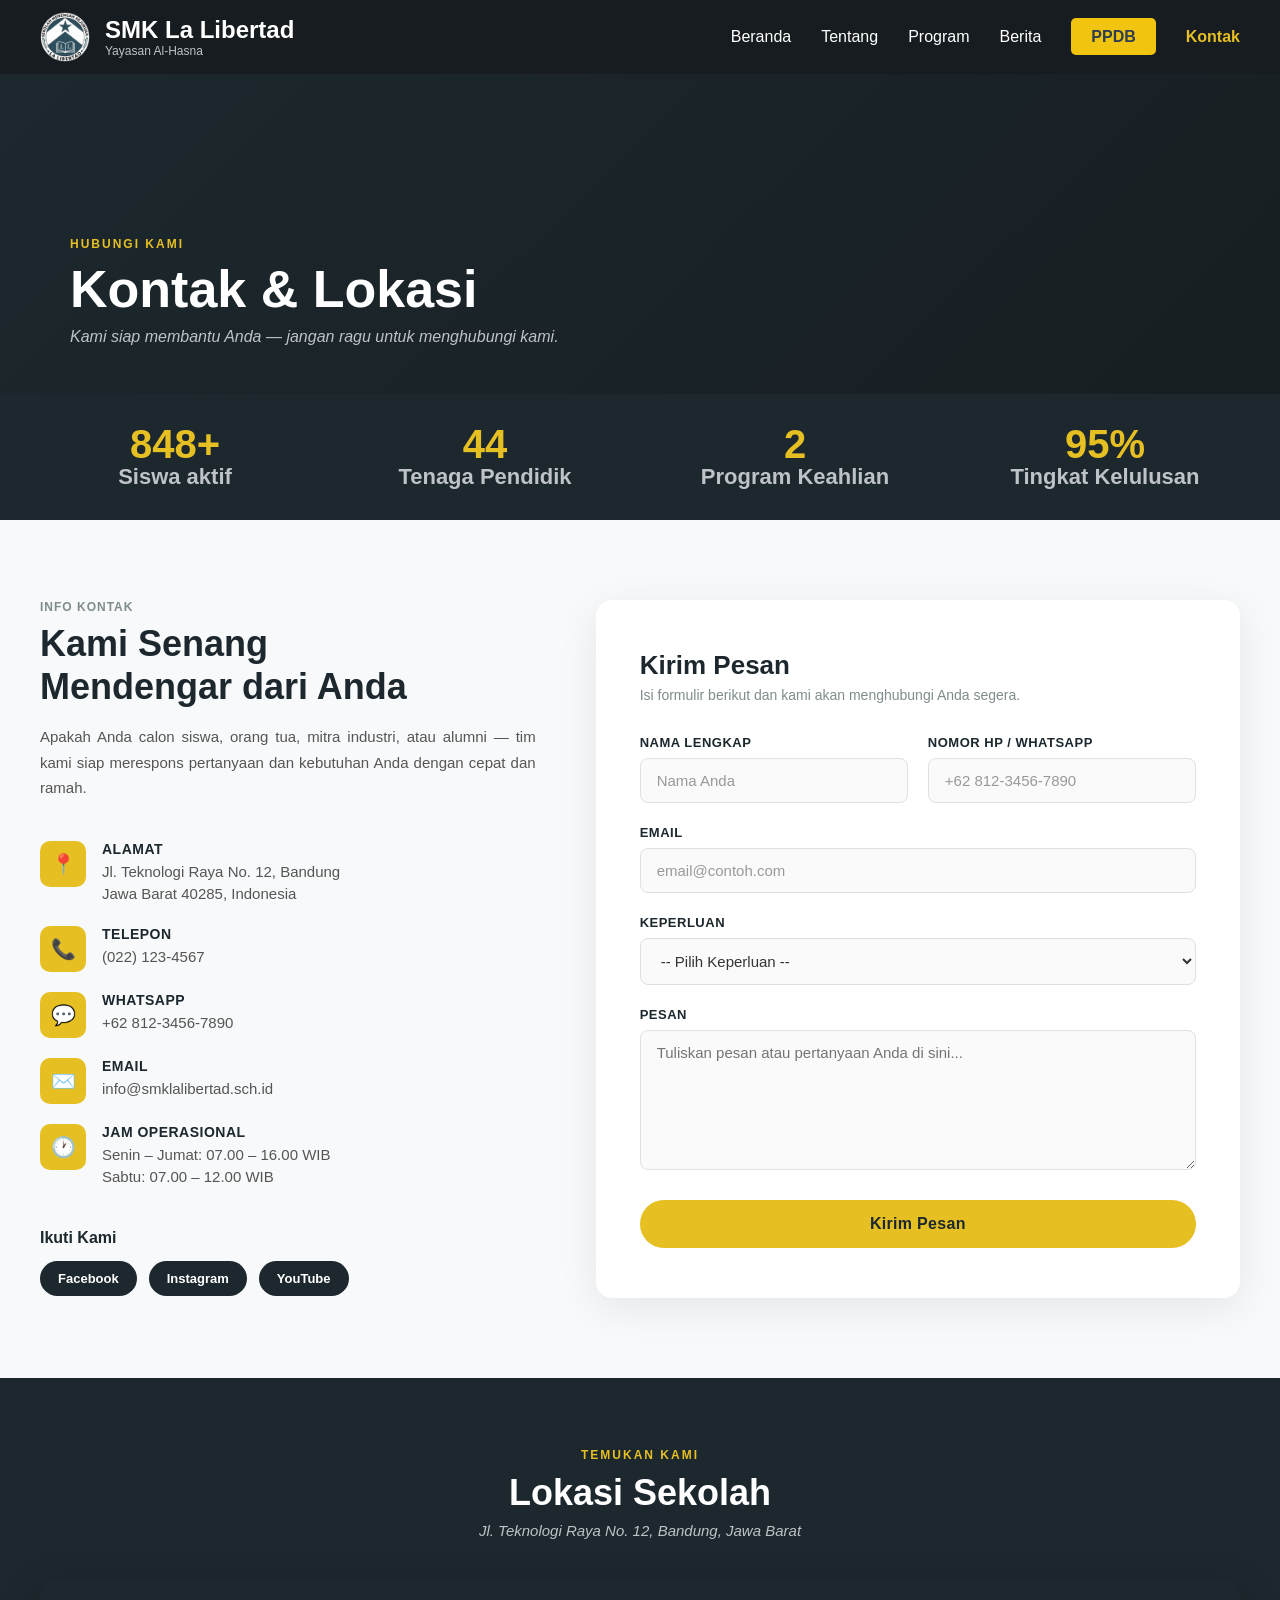
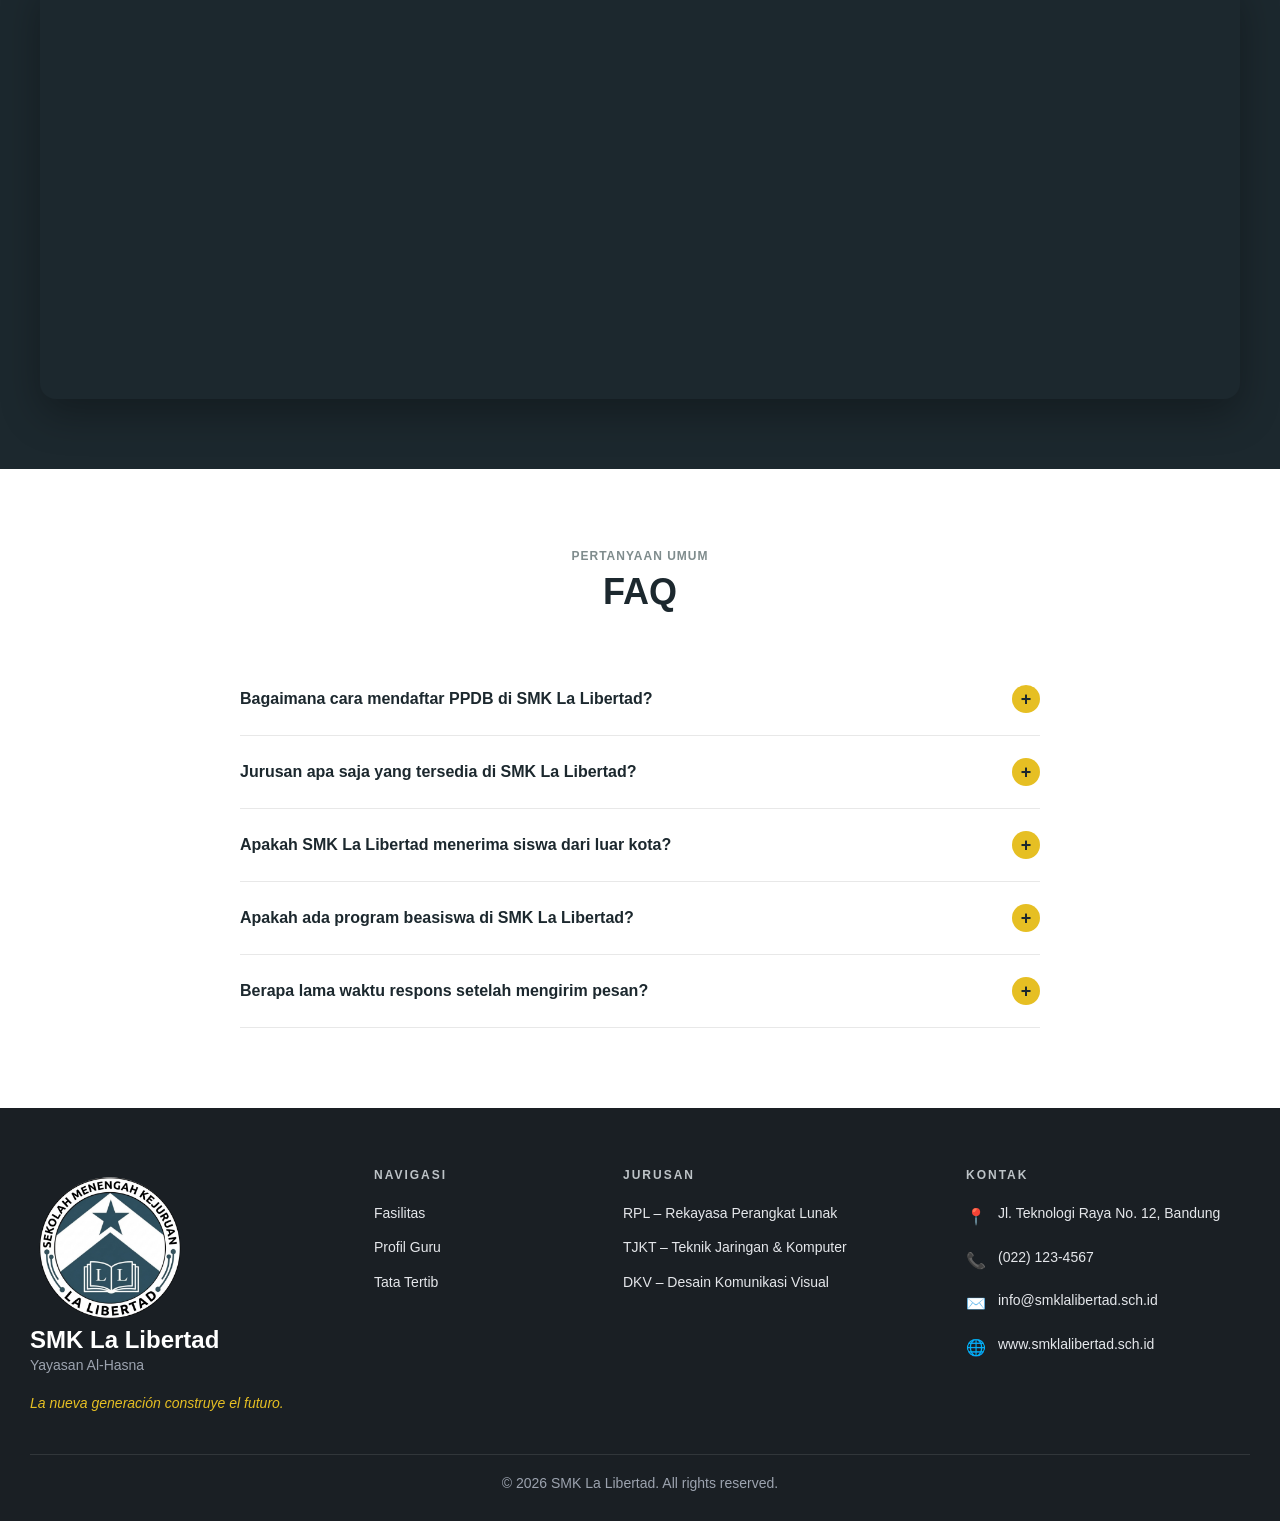
==== commit 6d24ddb2: "Add files via upload" ====
--- a/Web Company Sekolah La Libertad/pages/contact.html
+++ b/Web Company Sekolah La Libertad/pages/contact.html
@@ -29,6 +29,7 @@
                 <li><a href="../index.html#ppdb" class="btn-ppdb">PPDB</a></li>
                 <li><a href="../pages/contact.html" class="nav-link--active">Kontak</a></li>
             </ul>
+            <div class="menu-toggle" id="menu-toggle">☰</div>
         </div>
     </nav>
 
--- a/Web Company Sekolah La Libertad/asset/css/style.css
+++ b/Web Company Sekolah La Libertad/asset/css/style.css
@@ -868,6 +868,79 @@
     }
 }
 
+
+.menu-toggle {
+    display: none;
+    font-size: 28px;
+    color: #fff;
+    cursor: pointer;
+}
+
+/* Mobile */
+@media (max-width: 768px) {
+    .menu-toggle {
+        display: block;
+    }
+
+    .nav-menu {
+        position: absolute;
+        top: 70px;
+        right: 0;
+        background: var(--Accent);
+        flex-direction: column;
+        width: 100%;
+        padding: 20px;
+        gap: 20px;
+        display: none;
+    }
+
+    .nav-menu.active {
+        display: flex;
+    }
+}
+
+@media (max-width: 768px) {
+    .ppdb-container {
+        grid-template-columns: 1fr;
+        gap: 40px;
+    }
+
+    .ppdb-left {
+        text-align: center;
+    }
+
+    .ppdb-form-card {
+        width: 100%;
+        max-width: 100%;
+    }
+
+    .form-group input,
+    .form-group select {
+        font-size: 16px; /* biar enak di tap */
+    }
+}
+
+@media (max-width: 768px) {
+    .footer-container {
+        grid-template-columns: 1fr;
+        text-align: center;
+    }
+
+    .footer-brand {
+        align-items: center;
+    }
+
+    .footer-contact li {
+        justify-content: center;
+    }
+
+    .footer-links {
+        align-items: center;
+    }
+}
+
+
+
 /* Responsive */
 @media (max-width: 992px) {
     .berita-grid {
@@ -1026,16 +1099,35 @@
     background-color: rgba(230, 191, 35, 0.1);
 }
 
+.wave-info {
+    flex-grow: 1;
+}
+
 .wave-title {
     font-size: 16px;
     font-weight: 700;
     color: var(--CTA);
-    margin: 0;
+    margin: 0 0 6px 0;
 }
 
 .wave-date {
     color: #bdc3c7;
     font-size: 14px;
+    margin: 0;
+}
+
+.wave-badge {
+    background: var(--CTA);
+    color: #1c282e;
+    padding: 8px 16px;
+    border-radius: 50px;
+    font-size: 11px;
+    font-weight: 700;
+    text-transform: uppercase;
+    letter-spacing: 0.5px;
+    white-space: nowrap;
+    flex-shrink: 0;
+    margin-left: 15px;
 }
 
 .ppdb-right {
@@ -1052,6 +1144,7 @@
     width: 100%;
     max-width: 450px;
     box-shadow: 0 20px 60px rgba(0, 0, 0, 0.3);
+    border-top: 4px solid var(--CTA);
 }
 
 .form-title {
@@ -1079,6 +1172,8 @@
     font-size: 14px;
     font-weight: 600;
     margin-bottom: 8px;
+    text-transform: uppercase;
+    letter-spacing: 0.5px;
 }
 
 .form-group input,
@@ -1133,8 +1228,7 @@
 .form-group--success::after {
     position: absolute;
     right: 16px;
-    top: 50%;
-    transform: translateY(-50%);
+    top: 42px;
     font-size: 18px;
     pointer-events: none;
 }
@@ -1156,6 +1250,8 @@
     display: inline-block;
     width: 100%;
     text-align: center;
+    text-transform: uppercase;
+    letter-spacing: 1px;
 }
 
 .btn-submit:hover:not(:disabled) {
@@ -1175,26 +1271,531 @@
     box-shadow: 0 2px 8px rgba(0, 0, 0, 0.1);
 }
 
-.btn-submit--active {
-    box-shadow: 0 6px 20px rgba(230, 191, 35, 0.4);
-}
-
-/* Loading state */
-.btn-submit--loading {
-    background-color: var(--CTA);
-    animation: buttonPulse 1s ease-in-out infinite;
-}
-
-.btn-loader {
-    display: inline-block;
-    width: 14px;
-    height: 14px;
-    border: 2px solid var(--Primary);
-    border-top-color: transparent;
-    border-radius: 50%;
-    animation: spin 0.8s linear infinite;
-    margin-right: 8px;
-    vertical-align: middle;
+.form-section-title {
+    font-size: 28px;
+    font-weight: 900;
+    color: var(--Primary);
+    margin-bottom: 8px;
+}
+
+.form-section-subtitle {
+    font-size: 14px;
+    color: #7f8c8d;
+    margin-bottom: 28px;
+}
+
+/* Desktop */
+@media (max-width: 1200px) {
+    .ppdb-container {
+        gap: 50px;
+    }
+
+    .ppdb-title {
+        font-size: 36px;
+    }
+
+    .ppdb-description {
+        font-size: 15px;
+    }
+
+    .ppdb-form-card {
+        max-width: 420px;
+        padding: 35px 30px;
+    }
+
+    .form-title {
+        font-size: 26px;
+    }
+
+    .form-group label {
+        font-size: 13px;
+    }
+
+    .form-group input,
+    .form-group select {
+        font-size: 13px;
+        padding: 11px 14px;
+    }
+
+    .btn-submit {
+        font-size: 15px;
+        padding: 13px 25px;
+    }
+}
+
+/* Tablet Landscape */
+@media (max-width: 1024px) {
+    .ppdb-container {
+        gap: 40px;
+        align-items: stretch;
+    }
+
+    .ppdb-left {
+        justify-content: flex-start;
+    }
+
+    .ppdb-title {
+        font-size: 32px;
+    }
+
+    .ppdb-description {
+        font-size: 14px;
+    }
+
+    .wave-title {
+        font-size: 15px;
+    }
+
+    .wave-date {
+        font-size: 13px;
+    }
+
+    .ppdb-form-card {
+        max-width: 380px;
+        padding: 30px 25px;
+    }
+
+    .form-title {
+        font-size: 24px;
+        margin-bottom: 25px;
+    }
+
+    .ppdb-form {
+        gap: 18px;
+    }
+
+    .form-group {
+        margin-bottom: 0;
+    }
+
+    .form-group label {
+        font-size: 12px;
+        margin-bottom: 6px;
+    }
+
+    .form-group input,
+    .form-group select {
+        font-size: 13px;
+        padding: 10px 13px;
+    }
+
+    .btn-submit {
+        font-size: 14px;
+        padding: 12px 24px;
+        margin-top: 8px;
+    }
+}
+
+/* Tablet Portrait */
+@media (max-width: 768px) {
+    .ppdb {
+        padding: 50px 15px;
+    }
+
+    .ppdb-container {
+        grid-template-columns: 1fr;
+        gap: 30px;
+        align-items: start;
+    }
+
+    .ppdb-left {
+        order: 2;
+        justify-content: flex-start;
+    }
+
+    .ppdb-right {
+        order: 1;
+        justify-content: stretch;
+    }
+
+    .ppdb-label {
+        font-size: 11px;
+        padding-bottom: 20px;
+        margin-bottom: 10px;
+    }
+
+    .ppdb-title {
+        font-size: 28px;
+        margin-bottom: 15px;
+    }
+
+    .ppdb-description {
+        font-size: 13px;
+        margin-bottom: 25px;
+        text-align: left;
+    }
+
+    .ppdb-waves {
+        gap: 12px;
+    }
+
+    .ppdb-wave {
+        padding: 14px 18px;
+        flex-direction: column;
+        align-items: flex-start;
+    }
+
+    .wave-info {
+        width: 100%;
+        margin-bottom: 10px;
+    }
+
+    .wave-title {
+        font-size: 14px;
+        margin-bottom: 4px;
+    }
+
+    .wave-date {
+        font-size: 12px;
+    }
+
+    .wave-badge {
+        align-self: flex-start;
+        margin-left: 0;
+        margin-top: 10px;
+    }
+
+    .ppdb-form-card {
+        max-width: 100%;
+        padding: 25px 20px;
+        width: 100%;
+    }
+
+    .form-title {
+        font-size: 22px;
+        margin-bottom: 20px;
+    }
+
+    .form-section-subtitle {
+        font-size: 13px;
+        margin-bottom: 22px;
+    }
+
+    .ppdb-form {
+        gap: 16px;
+    }
+
+    .form-group label {
+        font-size: 11px;
+        margin-bottom: 6px;
+    }
+
+    .form-group input,
+    .form-group select {
+        font-size: 14px;
+        padding: 11px 12px;
+    }
+
+    .form-group--error::after,
+    .form-group--success::after {
+        right: 12px;
+        top: 42px;
+        font-size: 16px;
+    }
+
+    .btn-submit {
+        font-size: 14px;
+        padding: 12px 20px;
+        letter-spacing: 0.5px;
+    }
+}
+
+/* Mobile Large */
+@media (max-width: 600px) {
+    .ppdb {
+        padding: 40px 12px;
+    }
+
+    .ppdb-container {
+        gap: 25px;
+    }
+
+    .ppdb-label {
+        font-size: 10px;
+        padding-bottom: 15px;
+    }
+
+    .ppdb-title {
+        font-size: 24px;
+        line-height: 1.3;
+        margin-bottom: 12px;
+    }
+
+    .ppdb-description {
+        font-size: 12px;
+        margin-bottom: 20px;
+        line-height: 1.6;
+    }
+
+    .ppdb-waves {
+        gap: 10px;
+    }
+
+    .ppdb-wave {
+        padding: 12px 14px;
+    }
+
+    .wave-info {
+        margin-bottom: 8px;
+    }
+
+    .wave-title {
+        font-size: 13px;
+        margin-bottom: 3px;
+    }
+
+    .wave-date {
+        font-size: 11px;
+    }
+
+    .wave-badge {
+        font-size: 9px;
+        padding: 6px 12px;
+        margin-top: 8px;
+    }
+
+    .ppdb-form-card {
+        padding: 20px 15px;
+    }
+
+    .form-title {
+        font-size: 20px;
+        margin-bottom: 18px;
+    }
+
+    .form-section-subtitle {
+        font-size: 12px;
+        margin-bottom: 20px;
+    }
+
+    .ppdb-form {
+        gap: 14px;
+    }
+
+    .form-group {
+        gap: 5px;
+    }
+
+    .form-group label {
+        font-size: 10px;
+        margin-bottom: 5px;
+    }
+
+    .form-group input,
+    .form-group select {
+        font-size: 13px;
+        padding: 10px 11px;
+    }
+
+    .form-group--error::after,
+    .form-group--success::after {
+        right: 10px;
+        top: 38px;
+        font-size: 14px;
+    }
+
+    .btn-submit {
+        font-size: 13px;
+        padding: 11px 18px;
+        margin-top: 6px;
+    }
+}
+
+/* Mobile Small */
+@media (max-width: 480px) {
+    .ppdb {
+        padding: 35px 10px;
+    }
+
+    .ppdb-container {
+        gap: 20px;
+    }
+
+    .ppdb-label {
+        font-size: 9px;
+        padding-bottom: 12px;
+        margin-bottom: 8px;
+        letter-spacing: 1px;
+    }
+
+    .ppdb-title {
+        font-size: 20px;
+        line-height: 1.3;
+        margin-bottom: 10px;
+    }
+
+    .ppdb-description {
+        font-size: 11px;
+        margin-bottom: 18px;
+        line-height: 1.5;
+    }
+
+    .ppdb-waves {
+        gap: 8px;
+    }
+
+    .ppdb-wave {
+        padding: 10px 12px;
+        border-radius: 10px;
+    }
+
+    .wave-info {
+        margin-bottom: 6px;
+    }
+
+    .wave-title {
+        font-size: 12px;
+        margin-bottom: 2px;
+    }
+
+    .wave-date {
+        font-size: 10px;
+    }
+
+    .wave-badge {
+        font-size: 8px;
+        padding: 5px 10px;
+        margin-top: 6px;
+    }
+
+    .ppdb-form-card {
+        padding: 18px 12px;
+        border-radius: 15px;
+    }
+
+    .form-title {
+        font-size: 18px;
+        margin-bottom: 16px;
+    }
+
+    .form-section-subtitle {
+        font-size: 11px;
+        margin-bottom: 18px;
+    }
+
+    .ppdb-form {
+        gap: 12px;
+    }
+
+    .form-group {
+        gap: 4px;
+    }
+
+    .form-group label {
+        font-size: 9px;
+        margin-bottom: 4px;
+        letter-spacing: 0px;
+    }
+
+    .form-group input,
+    .form-group select {
+        font-size: 12px;
+        padding: 9px 10px;
+        border-radius: 8px;
+    }
+
+    .form-group--error::after,
+    .form-group--success::after {
+        right: 8px;
+        top: 36px;
+        font-size: 13px;
+    }
+
+    .btn-submit {
+        font-size: 12px;
+        padding: 10px 16px;
+        margin-top: 5px;
+        letter-spacing: 0.3px;
+        border-radius: 25px;
+    }
+}
+
+/* Toast Notification - Responsive */
+#ppdb-toast {
+    position: fixed;
+    bottom: -120px;
+    left: 50%;
+    transform: translateX(-50%);
+    background: linear-gradient(135deg, #27ae60 0%, #229954 100%);
+    color: #fff;
+    padding: 16px 24px;
+    border-radius: 10px;
+    box-shadow: 0 10px 30px rgba(0, 0, 0, 0.3);
+    display: flex;
+    align-items: center;
+    gap: 15px;
+    max-width: 90%;
+    width: 900px;
+    z-index: 1000;
+    transition: all 0.4s cubic-bezier(0.68, -0.55, 0.265, 1.55);
+}
+
+#ppdb-toast.toast--show {
+    bottom: 30px;
+}
+
+.toast-body {
+    display: flex;
+    flex-direction: column;
+    gap: 4px;
+}
+
+.toast-body strong {
+    font-size: 15px;
+    font-weight: 700;
+}
+
+.toast-body span {
+    font-size: 13px;
+    opacity: 0.95;
+}
+
+@media (max-width: 768px) {
+    #ppdb-toast {
+        width: calc(100% - 32px);
+        bottom: 16px;
+        left: 50%;
+        transform: translateX(-50%);
+        padding: 14px 20px;
+    }
+
+    #ppdb-toast.toast--show {
+        bottom: 16px;
+    }
+
+    .toast-body strong {
+        font-size: 14px;
+    }
+
+    .toast-body span {
+        font-size: 12px;
+    }
+}
+
+@media (max-width: 480px) {
+    #ppdb-toast {
+        width: calc(100% - 24px);
+        bottom: 12px;
+        left: 12px;
+        transform: translateX(0);
+        padding: 12px 16px;
+    }
+
+    #ppdb-toast.toast--show {
+        bottom: 12px;
+    }
+
+    .toast-body {
+        gap: 2px;
+    }
+
+    .toast-body strong {
+        font-size: 12px;
+    }
+
+    .toast-body span {
+        font-size: 11px;
+    }
 }
 
 /* Footer Section */
@@ -2051,36 +2652,5 @@
     .berita-card-image {
         height: 220px;
     }
-
-    .ppdb {
-        padding: 60px 20px;
-    }
-    
-    .ppdb-title {
-        font-size: 28px;
-    }
-    
-    .ppdb-description {
-        font-size: 14px;
-    }
-    
-    .ppdb-form-card {
-        padding: 30px 20px;
-    }
-    
-    .form-title {
-        font-size: 24px;
-    }
-    
-    .ppdb-waves {
-        gap: 12px;
-    }
-    
-    .ppdb-wave {
-        padding: 15px 20px;
-    }
-
-
-
     
 }
